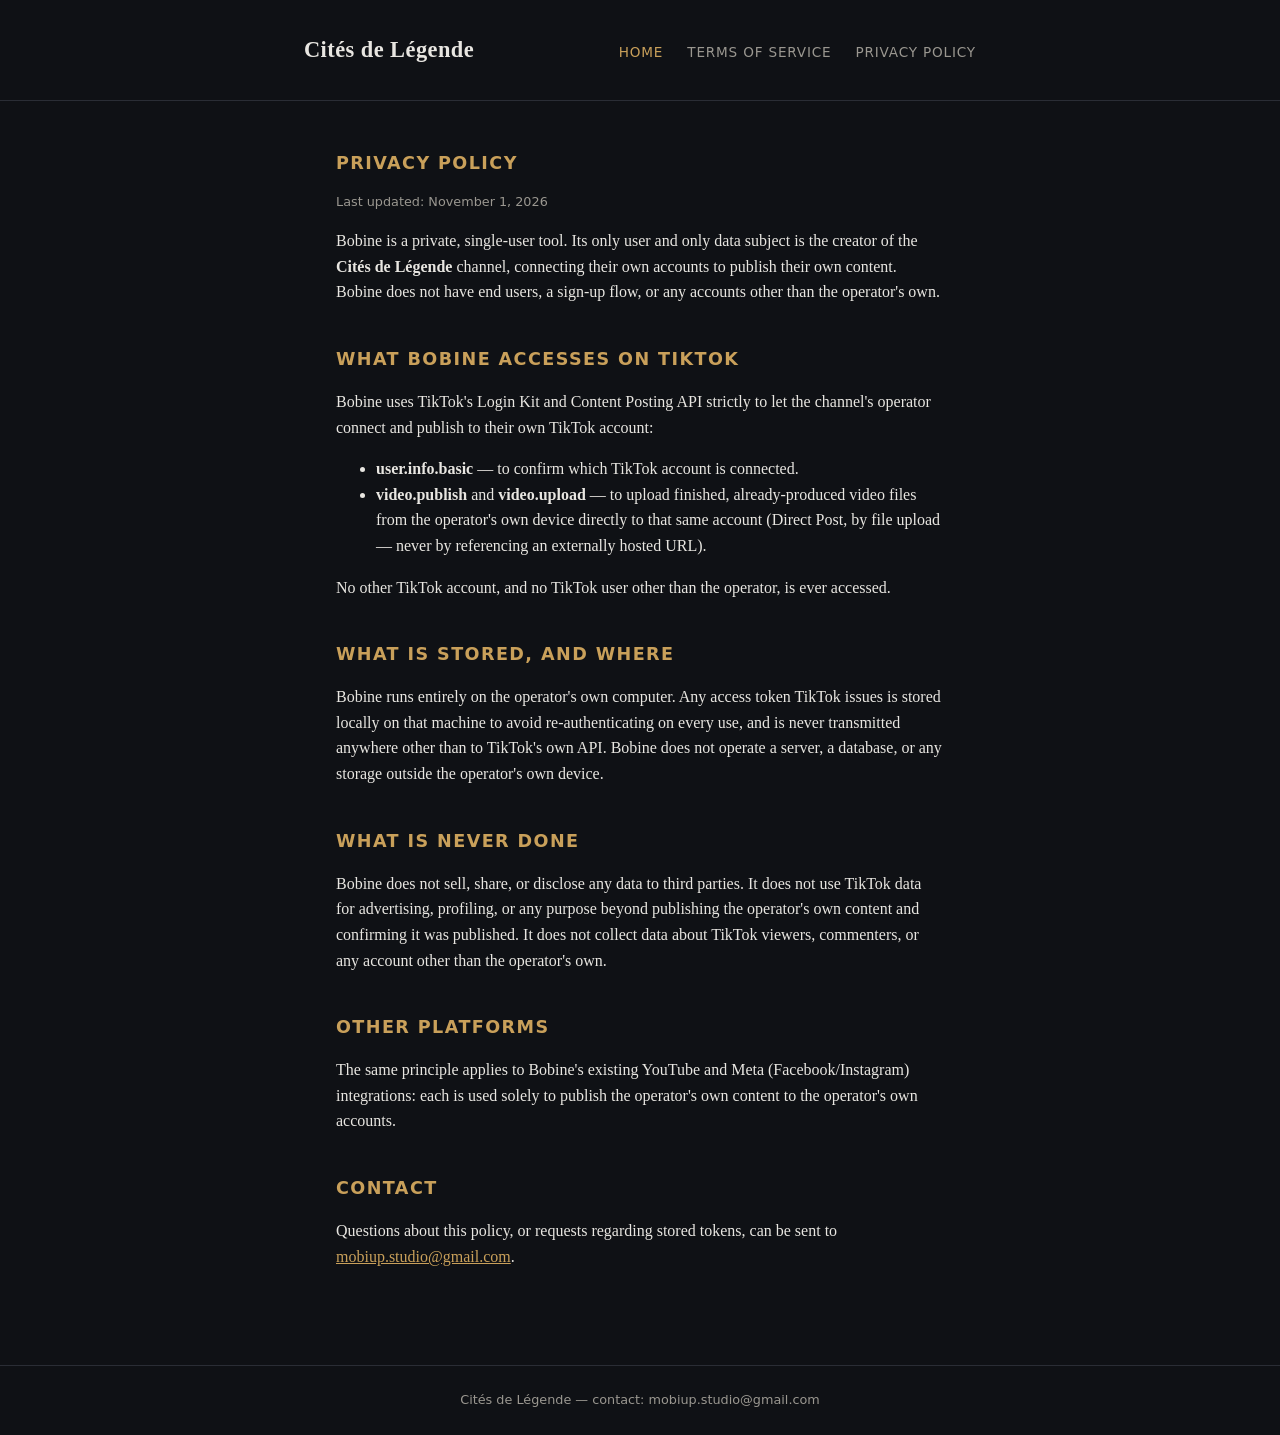
==== privacy.html @ 85c2d61f "Pages officielles Cités de Légende (accueil, CGU, confidentialité)" ====
<!doctype html>
<html lang="en">
<head>
<meta charset="utf-8">
<meta name="viewport" content="width=device-width, initial-scale=1">
<title>Privacy Policy — Bobine / Cités de Légende</title>
<link rel="stylesheet" href="style.css">
</head>
<body>
<header>
  <div class="wrap">
    <h1>Cités de Légende</h1>
    <nav>
      <a href="index.html">Home</a>
      <a href="terms.html">Terms of Service</a>
      <a href="privacy.html">Privacy Policy</a>
    </nav>
  </div>
</header>
<main>
  <div class="wrap">
    <h2 style="margin-top:0">Privacy Policy</h2>
    <p class="updated">Last updated: November 1, 2026</p>

    <p>Bobine is a private, single-user tool. Its only user and only data
    subject is the creator of the <strong>Cités de Légende</strong> channel,
    connecting their own accounts to publish their own content. Bobine does
    not have end users, a sign-up flow, or any accounts other than the
    operator's own.</p>

    <h2>What Bobine accesses on TikTok</h2>
    <p>Bobine uses TikTok's Login Kit and Content Posting API strictly to
    let the channel's operator connect and publish to their own TikTok
    account:</p>
    <ul>
      <li><strong>user.info.basic</strong> — to confirm which TikTok account
      is connected.</li>
      <li><strong>video.publish</strong> and <strong>video.upload</strong>
      — to upload finished, already-produced video files from the
      operator's own device directly to that same account (Direct Post,
      by file upload — never by referencing an externally hosted URL).</li>
    </ul>
    <p>No other TikTok account, and no TikTok user other than the operator,
    is ever accessed.</p>

    <h2>What is stored, and where</h2>
    <p>Bobine runs entirely on the operator's own computer. Any access
    token TikTok issues is stored locally on that machine to avoid
    re-authenticating on every use, and is never transmitted anywhere
    other than to TikTok's own API. Bobine does not operate a server, a
    database, or any storage outside the operator's own device.</p>

    <h2>What is never done</h2>
    <p>Bobine does not sell, share, or disclose any data to third parties.
    It does not use TikTok data for advertising, profiling, or any purpose
    beyond publishing the operator's own content and confirming it was
    published. It does not collect data about TikTok viewers, commenters,
    or any account other than the operator's own.</p>

    <h2>Other platforms</h2>
    <p>The same principle applies to Bobine's existing YouTube and Meta
    (Facebook/Instagram) integrations: each is used solely to publish the
    operator's own content to the operator's own accounts.</p>

    <h2>Contact</h2>
    <p>Questions about this policy, or requests regarding stored tokens,
    can be sent to
    <a href="mailto:mobiup.studio@gmail.com">mobiup.studio@gmail.com</a>.</p>
  </div>
</main>
<footer>Cités de Légende — contact: mobiup.studio@gmail.com</footer>
</body>
</html>
---- style.css ----
:root {
  --bg: #0f1115;
  --panel: #171a21;
  --text: #e8e6e1;
  --muted: #9a9790;
  --accent: #c9a05a;
  --border: #2a2d35;
}

* { box-sizing: border-box; }

body {
  margin: 0;
  background: var(--bg);
  color: var(--text);
  font-family: Georgia, "Times New Roman", serif;
  line-height: 1.6;
}

header {
  border-bottom: 1px solid var(--border);
  padding: 2rem 1.5rem;
}

.wrap {
  max-width: 42rem;
  margin: 0 auto;
}

header .wrap {
  display: flex;
  align-items: baseline;
  justify-content: space-between;
  flex-wrap: wrap;
  gap: 0.5rem 1.5rem;
}

h1 {
  font-size: 1.4rem;
  margin: 0;
  letter-spacing: 0.02em;
}

nav a {
  color: var(--muted);
  text-decoration: none;
  margin-left: 1.25rem;
  font-family: -apple-system, system-ui, sans-serif;
  font-size: 0.85rem;
  text-transform: uppercase;
  letter-spacing: 0.06em;
}

nav a:hover, nav a:first-child { color: var(--accent); }

main {
  padding: 3rem 1.5rem 5rem;
}

main .wrap { max-width: 38rem; }

h2 {
  color: var(--accent);
  font-size: 1.1rem;
  text-transform: uppercase;
  letter-spacing: 0.08em;
  font-family: -apple-system, system-ui, sans-serif;
  margin-top: 2.5rem;
}

p, li { color: var(--text); }

.lede {
  font-size: 1.15rem;
  color: var(--muted);
}

footer {
  border-top: 1px solid var(--border);
  padding: 1.5rem;
  color: var(--muted);
  font-family: -apple-system, system-ui, sans-serif;
  font-size: 0.8rem;
  text-align: center;
}

a { color: var(--accent); }

.updated {
  font-family: -apple-system, system-ui, sans-serif;
  font-size: 0.8rem;
  color: var(--muted);
}
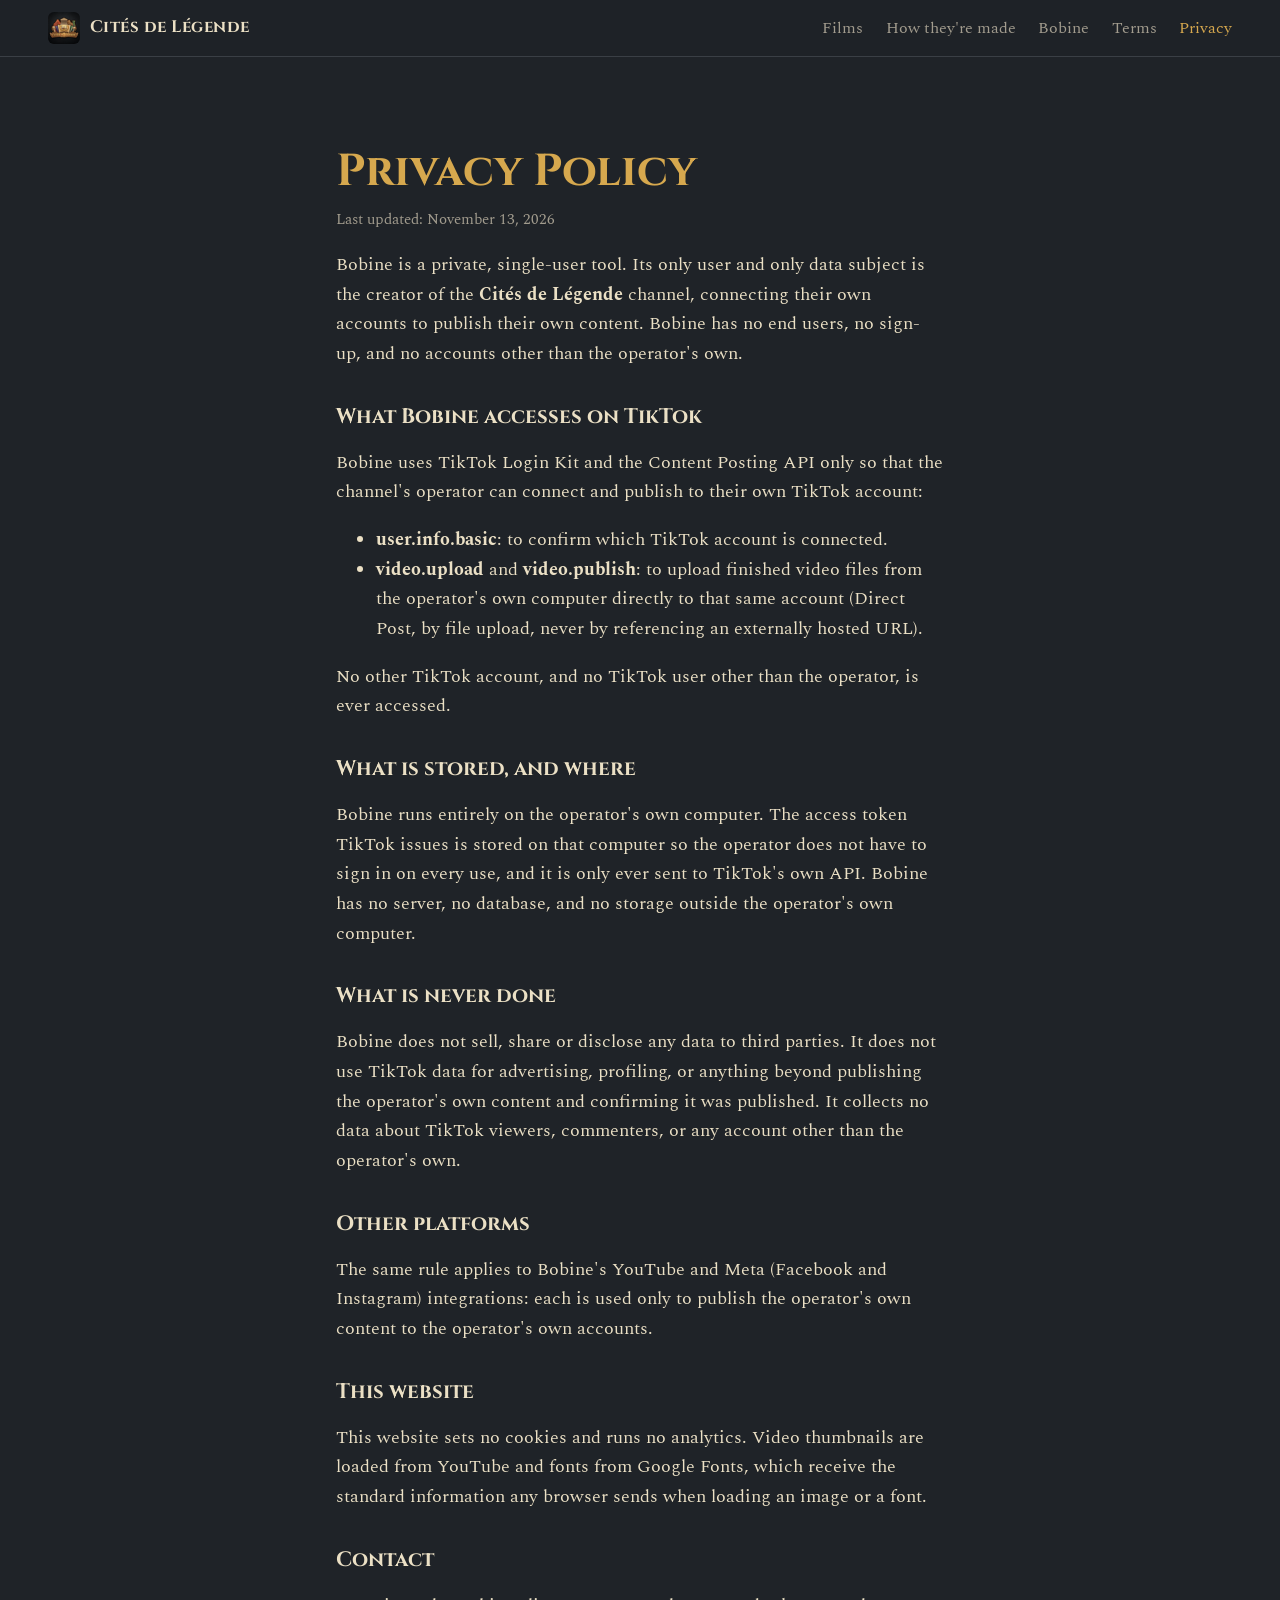
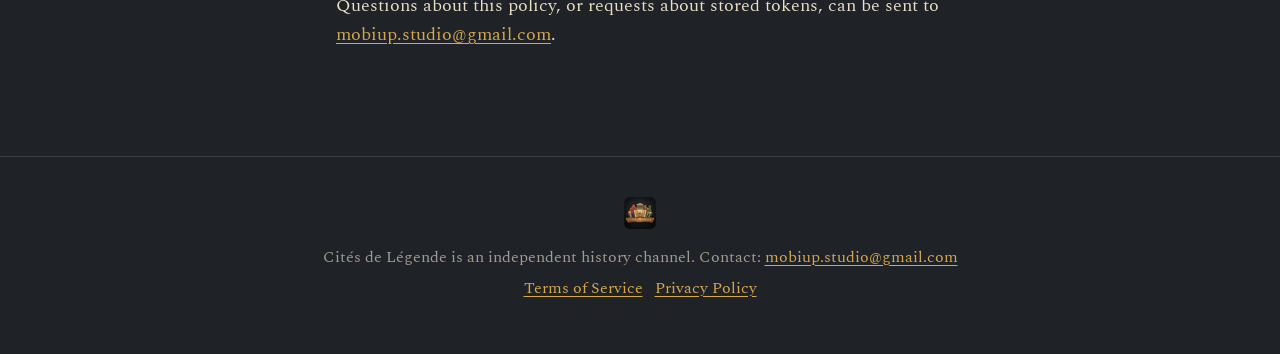
==== commit 267982c1: "Site complet de la chaîne : logo et favicon, index des films, fabrication, Bobine et TikTok Corrige " ====
--- a/privacy.html
+++ b/privacy.html
@@ -3,71 +3,85 @@
 <head>
 <meta charset="utf-8">
 <meta name="viewport" content="width=device-width, initial-scale=1">
-<title>Privacy Policy — Bobine / Cités de Légende</title>
+<title>Privacy Policy | Cités de Légende</title>
+<meta name="description" content="Privacy Policy for Bobine, the production and publishing tool of Cités de Légende.">
+<link rel="icon" href="favicon.ico" sizes="any">
+<link rel="icon" type="image/png" sizes="32x32" href="favicon-32.png">
+<link rel="icon" type="image/png" sizes="16x16" href="favicon-16.png">
+<link rel="apple-touch-icon" href="apple-touch-icon.png">
+<meta property="og:title" content="Privacy Policy | Cités de Légende">
+<meta property="og:description" content="Privacy Policy for Bobine, the production and publishing tool of Cités de Légende.">
+<meta property="og:image" content="https://ghazidenden.github.io/cites-de-legende/img/logo-512.png">
+<meta name="theme-color" content="#1f2328">
+<link rel="preconnect" href="https://fonts.googleapis.com">
+<link rel="preconnect" href="https://fonts.gstatic.com" crossorigin>
+<link href="https://fonts.googleapis.com/css2?family=Cinzel:wght@500;700&family=Spectral:ital,wght@0,400;0,600;1,400&display=swap" rel="stylesheet">
 <link rel="stylesheet" href="style.css">
 </head>
-<body>
-<header>
-  <div class="wrap">
-    <h1>Cités de Légende</h1>
-    <nav>
-      <a href="index.html">Home</a>
-      <a href="terms.html">Terms of Service</a>
-      <a href="privacy.html">Privacy Policy</a>
-    </nav>
-  </div>
+<body><header class="barre">
+  <a class="marque" href="index.html">
+    <img src="favicon-32.png" srcset="apple-touch-icon.png 2x" width="32" height="32" alt="">
+    <span>Cités de Légende</span>
+  </a>
+  <nav aria-label="Main">
+      <a href="index.html#films">Films</a>
+      <a href="index.html#making">How they're made</a>
+      <a href="index.html#bobine">Bobine</a>
+      <a href="terms.html">Terms</a>
+      <a href="privacy.html" aria-current="page">Privacy</a>
+  </nav>
 </header>
-<main>
-  <div class="wrap">
-    <h2 style="margin-top:0">Privacy Policy</h2>
-    <p class="updated">Last updated: November 1, 2026</p>
+<main class="section etroite legale">
+  <h1>Privacy Policy</h1>
+  <p class="maj">Last updated: November 13, 2026</p>
+  <p>Bobine is a private, single-user tool. Its only user and only data subject is the
+  creator of the <strong>Cités de Légende</strong> channel, connecting their own accounts
+  to publish their own content. Bobine has no end users, no sign-up, and no accounts other
+  than the operator's own.</p>
 
-    <p>Bobine is a private, single-user tool. Its only user and only data
-    subject is the creator of the <strong>Cités de Légende</strong> channel,
-    connecting their own accounts to publish their own content. Bobine does
-    not have end users, a sign-up flow, or any accounts other than the
-    operator's own.</p>
+  <h2>What Bobine accesses on TikTok</h2>
+  <p>Bobine uses TikTok Login Kit and the Content Posting API only so that the channel's
+  operator can connect and publish to their own TikTok account:</p>
+  <ul>
+    <li><strong>user.info.basic</strong>: to confirm which TikTok account is connected.</li>
+    <li><strong>video.upload</strong> and <strong>video.publish</strong>: to upload finished
+    video files from the operator's own computer directly to that same account (Direct
+    Post, by file upload, never by referencing an externally hosted URL).</li>
+  </ul>
+  <p>No other TikTok account, and no TikTok user other than the operator, is ever
+  accessed.</p>
 
-    <h2>What Bobine accesses on TikTok</h2>
-    <p>Bobine uses TikTok's Login Kit and Content Posting API strictly to
-    let the channel's operator connect and publish to their own TikTok
-    account:</p>
-    <ul>
-      <li><strong>user.info.basic</strong> — to confirm which TikTok account
-      is connected.</li>
-      <li><strong>video.publish</strong> and <strong>video.upload</strong>
-      — to upload finished, already-produced video files from the
-      operator's own device directly to that same account (Direct Post,
-      by file upload — never by referencing an externally hosted URL).</li>
-    </ul>
-    <p>No other TikTok account, and no TikTok user other than the operator,
-    is ever accessed.</p>
+  <h2>What is stored, and where</h2>
+  <p>Bobine runs entirely on the operator's own computer. The access token TikTok issues is
+  stored on that computer so the operator does not have to sign in on every use, and it is
+  only ever sent to TikTok's own API. Bobine has no server, no database, and no storage
+  outside the operator's own computer.</p>
 
-    <h2>What is stored, and where</h2>
-    <p>Bobine runs entirely on the operator's own computer. Any access
-    token TikTok issues is stored locally on that machine to avoid
-    re-authenticating on every use, and is never transmitted anywhere
-    other than to TikTok's own API. Bobine does not operate a server, a
-    database, or any storage outside the operator's own device.</p>
+  <h2>What is never done</h2>
+  <p>Bobine does not sell, share or disclose any data to third parties. It does not use
+  TikTok data for advertising, profiling, or anything beyond publishing the operator's own
+  content and confirming it was published. It collects no data about TikTok viewers,
+  commenters, or any account other than the operator's own.</p>
 
-    <h2>What is never done</h2>
-    <p>Bobine does not sell, share, or disclose any data to third parties.
-    It does not use TikTok data for advertising, profiling, or any purpose
-    beyond publishing the operator's own content and confirming it was
-    published. It does not collect data about TikTok viewers, commenters,
-    or any account other than the operator's own.</p>
+  <h2>Other platforms</h2>
+  <p>The same rule applies to Bobine's YouTube and Meta (Facebook and Instagram)
+  integrations: each is used only to publish the operator's own content to the operator's
+  own accounts.</p>
 
-    <h2>Other platforms</h2>
-    <p>The same principle applies to Bobine's existing YouTube and Meta
-    (Facebook/Instagram) integrations: each is used solely to publish the
-    operator's own content to the operator's own accounts.</p>
+  <h2>This website</h2>
+  <p>This website sets no cookies and runs no analytics. Video thumbnails are loaded from
+  YouTube and fonts from Google Fonts, which receive the standard information any browser
+  sends when loading an image or a font.</p>
 
-    <h2>Contact</h2>
-    <p>Questions about this policy, or requests regarding stored tokens,
-    can be sent to
-    <a href="mailto:mobiup.studio@gmail.com">mobiup.studio@gmail.com</a>.</p>
-  </div>
+  <h2>Contact</h2>
+  <p>Questions about this policy, or requests about stored tokens, can be sent to
+  <a href="mailto:mobiup.studio@gmail.com">mobiup.studio@gmail.com</a>.</p>
 </main>
-<footer>Cités de Légende — contact: mobiup.studio@gmail.com</footer>
+<footer class="pied">
+  <img src="favicon-32.png" srcset="apple-touch-icon.png 2x" width="32" height="32" alt="">
+  <p>Cités de Légende is an independent history channel.
+  Contact: <a href="mailto:mobiup.studio@gmail.com">mobiup.studio@gmail.com</a></p>
+  <p><a href="terms.html">Terms of Service</a> &nbsp; <a href="privacy.html">Privacy Policy</a></p>
+</footer>
 </body>
 </html>
--- a/style.css
+++ b/style.css
@@ -1,93 +1,220 @@
 :root {
-  --bg: #0f1115;
-  --panel: #171a21;
-  --text: #e8e6e1;
-  --muted: #9a9790;
-  --accent: #c9a05a;
-  --border: #2a2d35;
+  --cuir: #1f2328;
+  --cuir-clair: #282d33;
+  --filet: #3a3f45;
+  --parchemin: #ebe0c5;
+  --sourdine: #a29c8e;
+  --or: #d6a84e;
+  --or-patine: #9c7431;
+  --gravure: "Cinzel", "Trajan Pro", Georgia, serif;
+  --texte: "Spectral", Georgia, "Times New Roman", serif;
 }
 
 * { box-sizing: border-box; }
+
+html { scroll-behavior: smooth; }
+@media (prefers-reduced-motion: reduce) { html { scroll-behavior: auto; } }
 
 body {
   margin: 0;
-  background: var(--bg);
-  color: var(--text);
-  font-family: Georgia, "Times New Roman", serif;
-  line-height: 1.6;
-}
-
-header {
-  border-bottom: 1px solid var(--border);
-  padding: 2rem 1.5rem;
-}
-
-.wrap {
-  max-width: 42rem;
-  margin: 0 auto;
-}
-
-header .wrap {
+  background: var(--cuir);
+  color: var(--parchemin);
+  font-family: var(--texte);
+  font-size: 1.125rem;
+  line-height: 1.65;
+  -webkit-font-smoothing: antialiased;
+}
+
+img { max-width: 100%; height: auto; display: block; }
+
+a { color: var(--or); text-underline-offset: 0.18em; text-decoration-thickness: 1px; }
+a:hover { color: var(--parchemin); }
+:focus-visible { outline: 2px solid var(--or); outline-offset: 3px; border-radius: 2px; }
+
+h1, h2, h3 { font-family: var(--gravure); font-weight: 700; line-height: 1.2; margin: 0; }
+
+/* Barre */
+.barre {
+  position: sticky;
+  top: 0;
+  z-index: 10;
   display: flex;
-  align-items: baseline;
+  align-items: center;
   justify-content: space-between;
   flex-wrap: wrap;
-  gap: 0.5rem 1.5rem;
-}
-
-h1 {
+  gap: 0.5rem 2rem;
+  padding: 0.75rem clamp(1rem, 4vw, 3rem);
+  background: rgba(31, 35, 40, 0.94);
+  backdrop-filter: blur(6px);
+  border-bottom: 1px solid var(--filet);
+}
+.marque {
+  display: flex;
+  align-items: center;
+  gap: 0.6rem;
+  color: var(--parchemin);
+  text-decoration: none;
+  font-family: var(--gravure);
+  font-weight: 700;
+  font-size: 1.05rem;
+  letter-spacing: 0.03em;
+}
+.marque img { border-radius: 6px; }
+.barre nav { display: flex; flex-wrap: wrap; gap: 0.25rem 1.4rem; }
+.barre nav a {
+  color: var(--sourdine);
+  text-decoration: none;
+  font-size: 1rem;
+}
+.barre nav a:hover, .barre nav a[aria-current="page"] { color: var(--or); }
+
+/* Hero */
+.hero {
+  display: grid;
+  grid-template-columns: minmax(0, 26rem) minmax(0, 34rem);
+  justify-content: center;
+  align-items: center;
+  gap: clamp(2rem, 5vw, 4.5rem);
+  padding: clamp(2.5rem, 7vw, 6rem) clamp(1rem, 4vw, 3rem);
+}
+.hero-logo {
+  width: 100%;
+  border-radius: 18px;
+  box-shadow: 0 30px 60px -30px rgba(0, 0, 0, 0.8);
+}
+.hero h1 {
+  font-size: clamp(2.4rem, 5.5vw, 4rem);
+  color: var(--or);
+  letter-spacing: 0.02em;
+  margin-bottom: 1.25rem;
+}
+.accroche {
   font-size: 1.4rem;
+  line-height: 1.45;
+  margin: 0 0 1rem;
+}
+.hero-texte > p:not(.accroche) { color: var(--sourdine); margin: 0 0 1.75rem; }
+.comptes {
+  list-style: none;
   margin: 0;
-  letter-spacing: 0.02em;
-}
-
-nav a {
-  color: var(--muted);
+  padding: 0;
+  display: flex;
+  flex-wrap: wrap;
+  gap: 0.6rem;
+}
+.comptes a {
+  display: inline-block;
+  padding: 0.45rem 1rem;
+  border: 1px solid var(--or-patine);
+  border-radius: 999px;
   text-decoration: none;
-  margin-left: 1.25rem;
-  font-family: -apple-system, system-ui, sans-serif;
-  font-size: 0.85rem;
-  text-transform: uppercase;
-  letter-spacing: 0.06em;
-}
-
-nav a:hover, nav a:first-child { color: var(--accent); }
-
-main {
-  padding: 3rem 1.5rem 5rem;
-}
-
-main .wrap { max-width: 38rem; }
-
-h2 {
-  color: var(--accent);
-  font-size: 1.1rem;
-  text-transform: uppercase;
-  letter-spacing: 0.08em;
-  font-family: -apple-system, system-ui, sans-serif;
-  margin-top: 2.5rem;
-}
-
-p, li { color: var(--text); }
-
-.lede {
-  font-size: 1.15rem;
-  color: var(--muted);
-}
-
-footer {
-  border-top: 1px solid var(--border);
-  padding: 1.5rem;
-  color: var(--muted);
-  font-family: -apple-system, system-ui, sans-serif;
-  font-size: 0.8rem;
+  font-size: 1rem;
+}
+.comptes a:hover { background: var(--or); color: var(--cuir); border-color: var(--or); }
+
+/* Sections */
+.section {
+  padding: clamp(3rem, 7vw, 5.5rem) clamp(1rem, 4vw, 3rem);
+  border-top: 1px solid var(--filet);
+  max-width: 72rem;
+  margin: 0 auto;
+}
+.section.etroite { max-width: calc(38rem + 2 * clamp(1rem, 4vw, 3rem)); }
+.section h2 {
+  font-size: clamp(1.7rem, 3.5vw, 2.3rem);
+  color: var(--or);
+  margin-bottom: 1rem;
+}
+.section h3 { font-size: 1.15rem; margin: 2rem 0 0.5rem; }
+.section-tete { margin-bottom: 2.5rem; }
+.section-tete p { color: var(--sourdine); margin: 0; }
+
+/* Index des cités : le nom gravé est l'élément fort */
+.index-cites { display: grid; gap: 0; }
+.cite {
+  display: grid;
+  grid-template-columns: minmax(0, 20rem) minmax(0, 1fr);
+  gap: clamp(1.25rem, 3vw, 2.5rem);
+  align-items: start;
+  padding: 2rem 0;
+  border-bottom: 1px solid var(--filet);
+}
+.cite:first-child { padding-top: 0; }
+.cite-image img {
+  aspect-ratio: 16 / 9;
+  object-fit: cover;
+  width: 100%;
+  border-radius: 8px;
+  filter: saturate(0.9);
+}
+.cite-image:hover img { filter: none; }
+.cite h3 {
+  margin: 0;
+  font-size: clamp(1.8rem, 4vw, 2.6rem);
+  font-weight: 500;
+  letter-spacing: 0.04em;
+  color: var(--parchemin);
+}
+.contexte { color: var(--or-patine); font-style: italic; margin: 0.2rem 0 0.6rem; }
+.cite-texte > p:not(.contexte) { margin: 0 0 0.9rem; max-width: 40rem; }
+.versions { list-style: none; margin: 0; padding: 0; display: grid; gap: 0.35rem; }
+.versions li { display: grid; grid-template-columns: 6.5rem 1fr; gap: 0.75rem; }
+.langue { color: var(--sourdine); font-size: 0.95rem; }
+
+/* Étapes : une vraie séquence */
+.etapes { list-style: none; counter-reset: etape; margin: 2rem 0 0; padding: 0; }
+.etapes li {
+  counter-increment: etape;
+  position: relative;
+  padding: 0 0 1.75rem 3.5rem;
+  border-left: 1px solid var(--filet);
+  margin-left: 1.1rem;
+}
+.etapes li:last-child { border-left-color: transparent; padding-bottom: 0; }
+.etapes li::before {
+  content: counter(etape);
+  position: absolute;
+  left: -1.1rem;
+  top: -0.1rem;
+  width: 2.2rem;
+  height: 2.2rem;
+  display: grid;
+  place-items: center;
+  border-radius: 50%;
+  background: var(--cuir);
+  border: 1px solid var(--or-patine);
+  color: var(--or);
+  font-family: var(--gravure);
+  font-weight: 700;
+}
+.etapes h3 { margin: 0 0 0.3rem; }
+.etapes p { margin: 0; color: var(--sourdine); }
+
+.usage { padding-left: 1.2rem; }
+.usage li { margin-bottom: 0.5rem; }
+
+/* Pages légales */
+.legale { border-top: 0; }
+.legale h1 { font-size: clamp(2rem, 4.5vw, 2.8rem); color: var(--or); }
+.legale h2 { font-size: 1.3rem; margin: 2.25rem 0 0.5rem; color: var(--parchemin); }
+.maj { color: var(--sourdine); font-size: 0.95rem; margin-top: 0.5rem; }
+
+/* Pied */
+.pied {
+  border-top: 1px solid var(--filet);
+  padding: 2.5rem clamp(1rem, 4vw, 3rem) 3rem;
   text-align: center;
-}
-
-a { color: var(--accent); }
-
-.updated {
-  font-family: -apple-system, system-ui, sans-serif;
-  font-size: 0.8rem;
-  color: var(--muted);
-}
+  color: var(--sourdine);
+  font-size: 1rem;
+}
+.pied img { margin: 0 auto 0.9rem; border-radius: 6px; }
+.pied p { margin: 0.3rem 0; }
+
+@media (max-width: 760px) {
+  body { font-size: 1.0625rem; }
+  .hero { grid-template-columns: minmax(0, 1fr); }
+  .hero-logo { max-width: 18rem; margin: 0 auto; }
+  .cite { grid-template-columns: minmax(0, 1fr); }
+  .versions li { grid-template-columns: minmax(0, 1fr); gap: 0; }
+  .barre { position: static; }
+}
